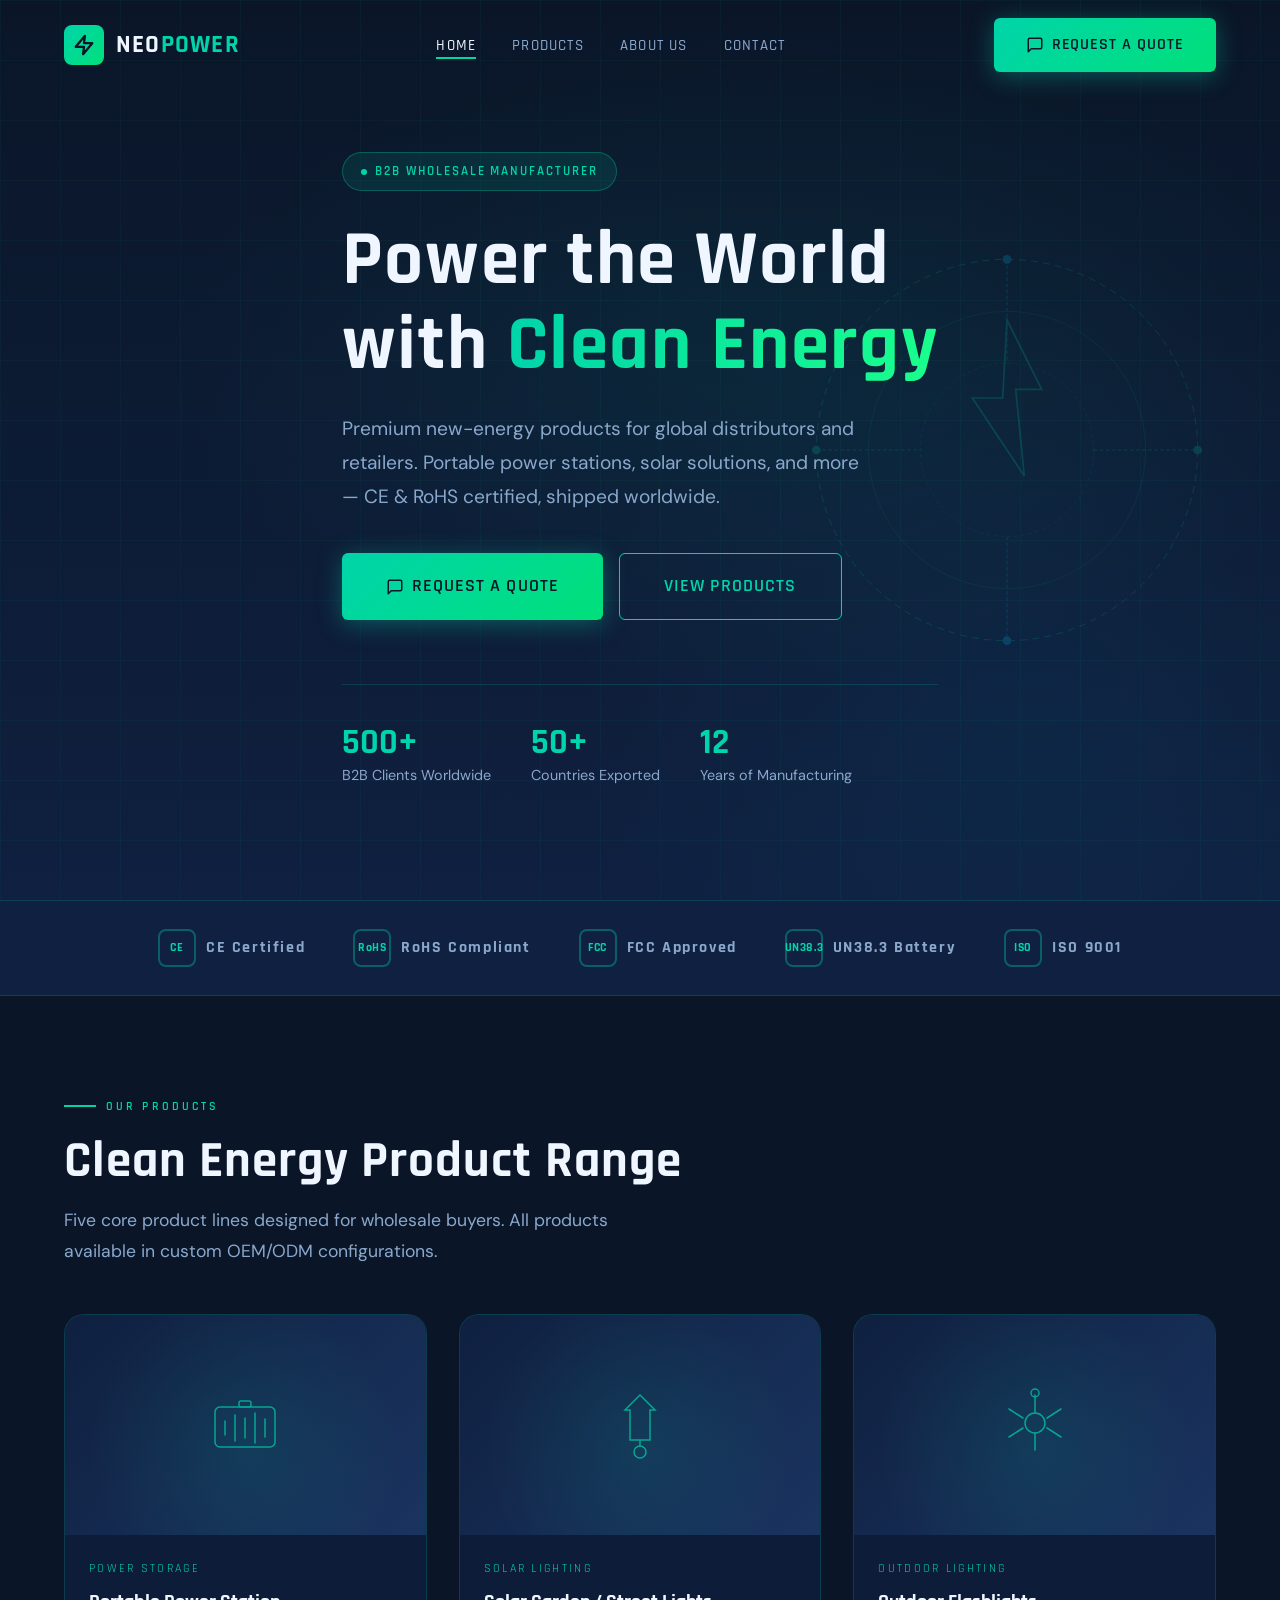
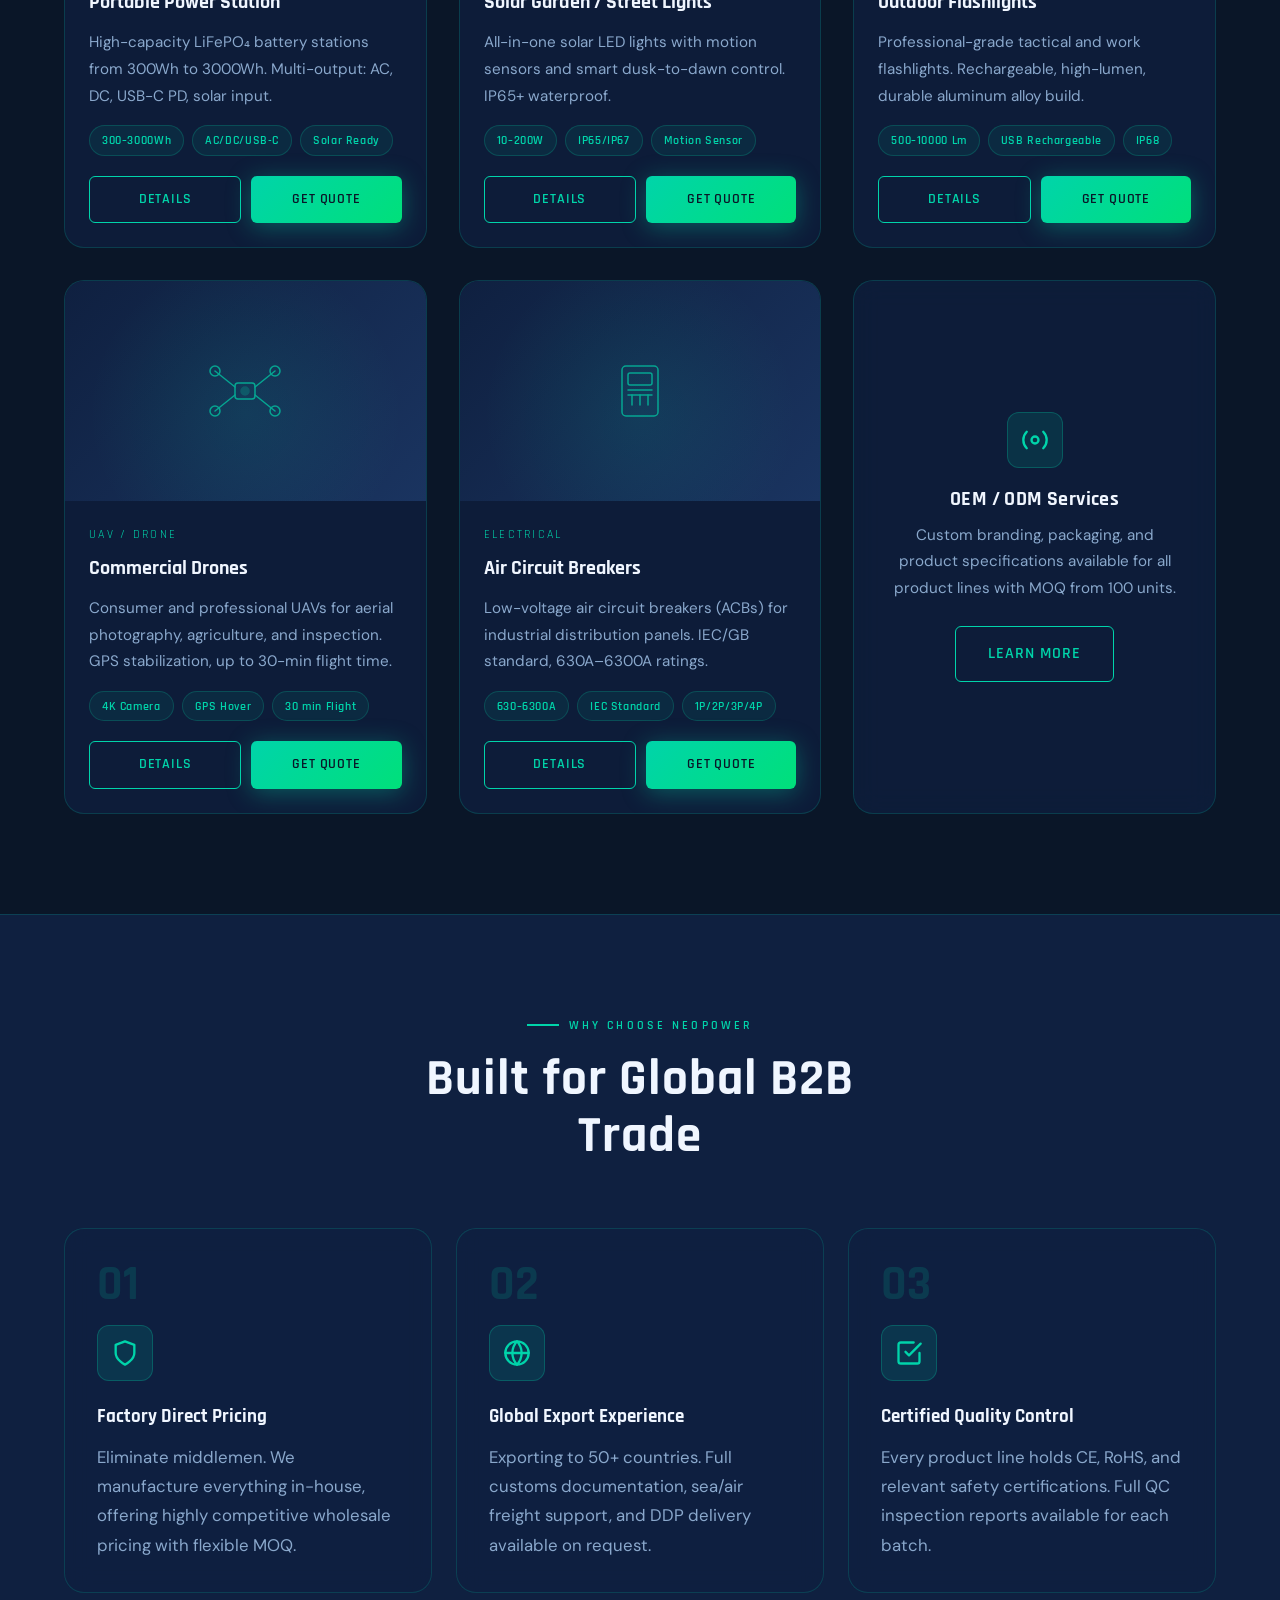
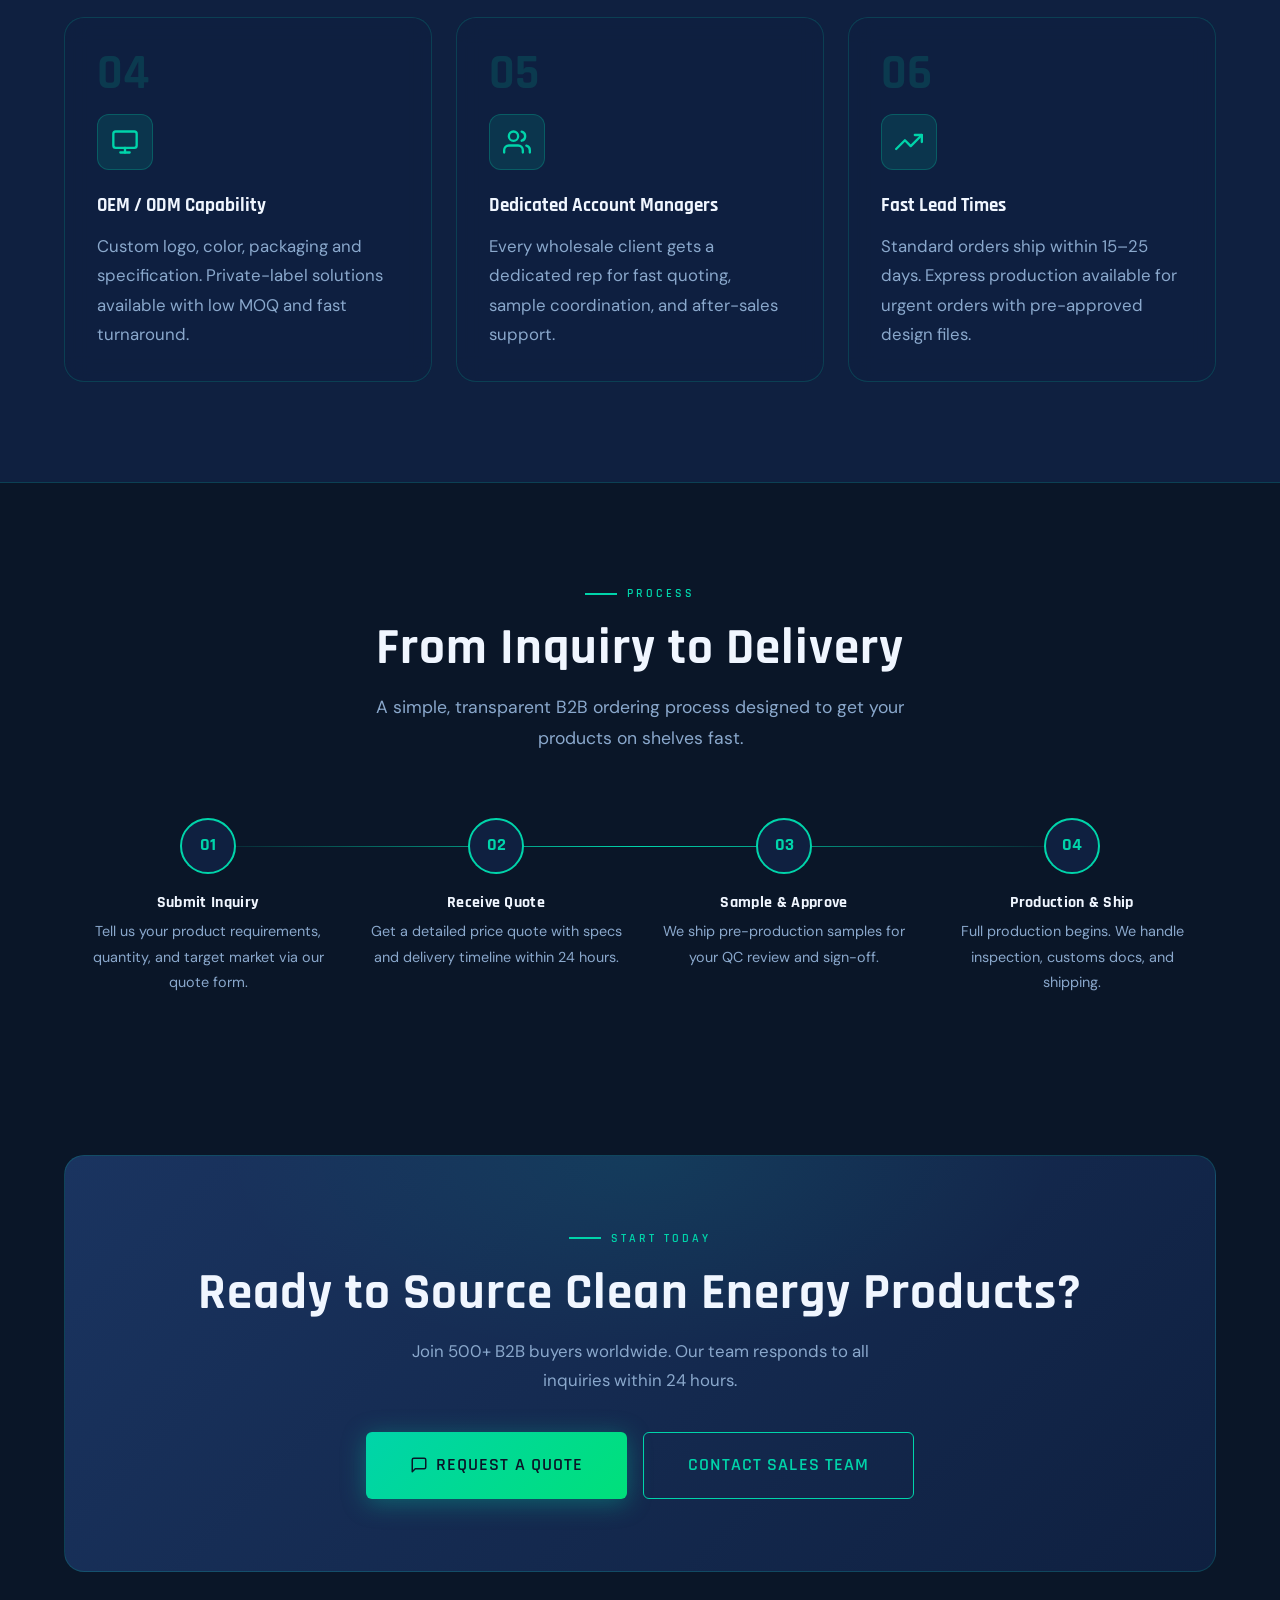
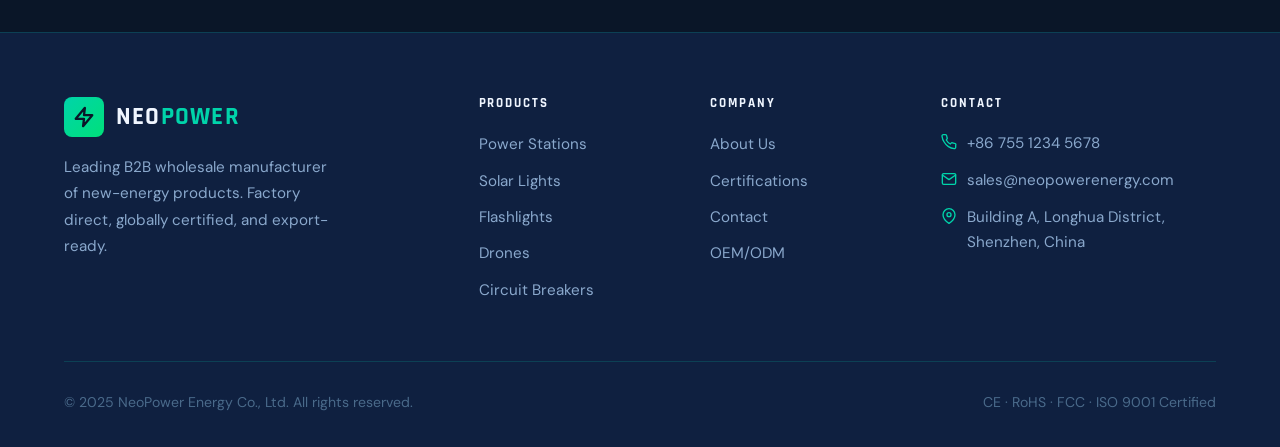
==== index.html @ 8610f2cb "Add files via upload" ====
<!DOCTYPE html>
<html lang="en">
<head>
  <meta charset="UTF-8" />
  <meta name="viewport" content="width=device-width, initial-scale=1.0" />
  <title>NeoPower Energy — B2B Clean Energy Solutions</title>
  <meta name="description" content="Leading B2B wholesale supplier of portable power stations, solar lights, outdoor flashlights, drones, and electrical circuit breakers. CE & RoHS certified." />
  <link rel="stylesheet" href="css/style.css" />
  <style>
    /* ---- Hero supplement ---- */
    .hero-visual-wrap {
      position: absolute;
      right: -60px; top: 50%;
      transform: translateY(-50%);
      width: 52%;
      pointer-events: none;
      z-index: 1;
    }
    .hero-device {
      width: 100%;
      display: flex;
      align-items: center;
      justify-content: center;
    }
    .hero-device svg { width: 100%; max-width: 520px; opacity: 0.18; }

    /* ---- Category Tabs ---- */
    .cat-tabs { display: flex; gap: 12px; flex-wrap: wrap; margin-bottom: 40px; }
    .cat-tab {
      padding: 9px 22px;
      border-radius: 40px;
      border: 1px solid var(--border);
      font-family: var(--font-head);
      font-size: 0.85rem;
      font-weight: 600;
      letter-spacing: 0.08em;
      text-transform: uppercase;
      color: var(--text-muted);
      cursor: pointer;
      background: transparent;
      transition: var(--transition);
    }
    .cat-tab.active, .cat-tab:hover {
      background: rgba(0,212,170,0.1);
      border-color: rgba(0,212,170,0.5);
      color: var(--teal);
    }

    /* ---- Process steps ---- */
    .process-steps { display: grid; grid-template-columns: repeat(4, 1fr); gap: 0; position: relative; }
    .process-steps::before {
      content: '';
      position: absolute;
      top: 28px; left: 10%; right: 10%;
      height: 1px;
      background: linear-gradient(90deg, transparent, var(--teal), transparent);
    }
    .process-step { text-align: center; padding: 0 16px; }
    .step-num {
      width: 56px; height: 56px;
      border-radius: 50%;
      background: var(--navy-mid);
      border: 2px solid var(--teal);
      display: flex; align-items: center; justify-content: center;
      font-family: var(--font-head);
      font-size: 1.1rem;
      font-weight: 700;
      color: var(--teal);
      margin: 0 auto 20px;
      position: relative;
      z-index: 1;
    }
    .process-step h4 { font-size: 1rem; color: var(--text-white); margin-bottom: 8px; }
    .process-step p { font-size: 0.9rem; }

    /* ---- CTA Section ---- */
    .cta-section {
      background: linear-gradient(135deg, var(--navy-light) 0%, var(--navy-mid) 100%);
      border: 1px solid var(--border);
      border-radius: var(--radius-lg);
      padding: 72px 56px;
      text-align: center;
      position: relative;
      overflow: hidden;
    }
    .cta-section::before {
      content: '';
      position: absolute;
      inset: 0;
      background: radial-gradient(ellipse 60% 80% at 50% 0%, rgba(0,212,170,0.09), transparent 60%);
    }
    .cta-section > * { position: relative; z-index: 1; }

    /* ---- Tabs style ---- */
    .tabs {}
    .tab-buttons { display: flex; gap: 0; margin-bottom: 32px; border-bottom: 1px solid var(--border); }
    .tab-btn {
      padding: 12px 28px;
      font-family: var(--font-head);
      font-size: 0.9rem;
      font-weight: 600;
      letter-spacing: 0.08em;
      text-transform: uppercase;
      color: var(--text-muted);
      background: none;
      border: none;
      border-bottom: 2px solid transparent;
      cursor: pointer;
      transition: var(--transition);
      margin-bottom: -1px;
    }
    .tab-btn.active, .tab-btn:hover { color: var(--teal); border-bottom-color: var(--teal); }
    .tab-panel { display: none; }
    .tab-panel.active { display: block; }

    @media (max-width: 768px) {
      .process-steps { grid-template-columns: 1fr 1fr; }
      .process-steps::before { display: none; }
      .cta-section { padding: 48px 24px; }
    }
    @media (max-width: 480px) {
      .process-steps { grid-template-columns: 1fr; }
    }
  </style>
</head>
<body>

<!-- ======================== NAVBAR ======================== -->
<nav class="navbar">
  <div class="nav-inner">
    <a href="index.html" class="nav-logo">
      <div class="logo-icon">
        <svg viewBox="0 0 24 24" fill="none" stroke="currentColor" stroke-width="2.5" stroke-linecap="round" stroke-linejoin="round">
          <polygon points="13 2 3 14 12 14 11 22 21 10 12 10 13 2"></polygon>
        </svg>
      </div>
      <span>NEO<em>POWER</em></span>
    </a>
    <ul class="nav-links">
      <li><a href="index.html" class="active">Home</a></li>
      <li><a href="products.html">Products</a></li>
      <li><a href="about.html">About Us</a></li>
      <li><a href="contact.html">Contact</a></li>
    </ul>
    <a href="#" class="btn btn-primary nav-cta" data-modal="quote">
      <svg viewBox="0 0 24 24" fill="none" stroke="currentColor" stroke-width="2" stroke-linecap="round" stroke-linejoin="round"><path d="M21 15a2 2 0 0 1-2 2H7l-4 4V5a2 2 0 0 1 2-2h14a2 2 0 0 1 2 2z"></path></svg>
      Request a Quote
    </a>
    <button class="hamburger" aria-label="Menu">
      <span></span><span></span><span></span>
    </button>
  </div>
</nav>

<!-- ======================== HERO ======================== -->
<section class="hero">
  <div class="hero-bg"></div>
  <div class="hero-grid"></div>
  <div class="hero-visual-wrap" aria-hidden="true">
    <div class="hero-device">
      <svg viewBox="0 0 600 500" xmlns="http://www.w3.org/2000/svg">
        <circle cx="300" cy="250" r="220" stroke="#00d4aa" stroke-width="1" fill="none" stroke-dasharray="8 6"/>
        <circle cx="300" cy="250" r="160" stroke="#00d4aa" stroke-width="0.5" fill="none"/>
        <circle cx="300" cy="250" r="100" stroke="#00c8ff" stroke-width="0.5" fill="none" stroke-dasharray="4 4"/>
        <polygon points="300,100 340,180 310,180 320,280 260,190 295,190" stroke="#00d4aa" stroke-width="2" fill="none"/>
        <line x1="80" y1="250" x2="200" y2="250" stroke="#00d4aa" stroke-width="1" stroke-dasharray="4 3"/>
        <line x1="400" y1="250" x2="520" y2="250" stroke="#00d4aa" stroke-width="1" stroke-dasharray="4 3"/>
        <line x1="300" y1="30" x2="300" y2="150" stroke="#00c8ff" stroke-width="1" stroke-dasharray="4 3"/>
        <line x1="300" y1="350" x2="300" y2="470" stroke="#00c8ff" stroke-width="1" stroke-dasharray="4 3"/>
        <circle cx="80" cy="250" r="5" fill="#00d4aa"/>
        <circle cx="520" cy="250" r="5" fill="#00d4aa"/>
        <circle cx="300" cy="30" r="5" fill="#00c8ff"/>
        <circle cx="300" cy="470" r="5" fill="#00c8ff"/>
      </svg>
    </div>
  </div>
  <div class="container">
    <div class="hero-content">
      <div class="hero-badge">
        <span class="dot"></span>
        B2B Wholesale Manufacturer
      </div>
      <h1>Power the World<br>with <span>Clean Energy</span></h1>
      <p>Premium new-energy products for global distributors and retailers. Portable power stations, solar solutions, and more — CE &amp; RoHS certified, shipped worldwide.</p>
      <div class="hero-cta">
        <a href="#" class="btn btn-primary btn-lg" data-modal="quote">
          <svg viewBox="0 0 24 24" fill="none" stroke="currentColor" stroke-width="2" stroke-linecap="round" stroke-linejoin="round"><path d="M21 15a2 2 0 0 1-2 2H7l-4 4V5a2 2 0 0 1 2-2h14a2 2 0 0 1 2 2z"></path></svg>
          Request a Quote
        </a>
        <a href="products.html" class="btn btn-outline btn-lg">
          View Products
        </a>
      </div>
      <div class="hero-stats">
        <div class="hero-stat">
          <div class="num"><span data-counter="500" data-suffix="+">0+</span></div>
          <div class="label">B2B Clients Worldwide</div>
        </div>
        <div class="hero-stat">
          <div class="num"><span data-counter="50" data-suffix="+">0+</span></div>
          <div class="label">Countries Exported</div>
        </div>
        <div class="hero-stat">
          <div class="num"><span data-counter="12" data-suffix="">0</span></div>
          <div class="label">Years of Manufacturing</div>
        </div>
      </div>
    </div>
  </div>
</section>

<!-- ======================== CERTIFICATIONS STRIP ======================== -->
<div class="cert-strip">
  <div class="container">
    <div class="cert-inner">
      <div class="cert-badge"><div class="cert-icon">CE</div> CE Certified</div>
      <div class="cert-badge"><div class="cert-icon">RoHS</div> RoHS Compliant</div>
      <div class="cert-badge"><div class="cert-icon">FCC</div> FCC Approved</div>
      <div class="cert-badge"><div class="cert-icon">UN38.3</div> UN38.3 Battery</div>
      <div class="cert-badge"><div class="cert-icon">ISO</div> ISO 9001</div>
    </div>
  </div>
</div>

<!-- ======================== PRODUCTS PREVIEW ======================== -->
<section class="section" id="products">
  <div class="container">
    <div class="section-label animate-in">Our Products</div>
    <h2 class="section-title animate-in">Clean Energy Product Range</h2>
    <p class="section-sub animate-in">Five core product lines designed for wholesale buyers. All products available in custom OEM/ODM configurations.</p>

    <div class="grid-3 animate-in" style="margin-top:48px; grid-template-columns: repeat(3,1fr);">

      <!-- Product 1 -->
      <div class="product-card animate-in">
        <div class="product-thumb">
          <svg viewBox="0 0 80 80" fill="none" stroke="currentColor" stroke-width="1.5" stroke-linecap="round">
            <rect x="10" y="22" width="60" height="40" rx="5"/>
            <rect x="34" y="16" width="12" height="6" rx="2"/>
            <line x1="20" y1="36" x2="20" y2="50"/>
            <line x1="30" y1="30" x2="30" y2="56"/>
            <line x1="40" y1="33" x2="40" y2="53"/>
            <line x1="50" y1="28" x2="50" y2="58"/>
            <line x1="60" y1="34" x2="60" y2="52"/>
          </svg>
        </div>
        <div class="product-info">
          <div class="product-category">Power Storage</div>
          <div class="product-name">Portable Power Station</div>
          <p class="product-desc">High-capacity LiFePO₄ battery stations from 300Wh to 3000Wh. Multi-output: AC, DC, USB-C PD, solar input.</p>
          <div class="product-tags">
            <span class="tag">300–3000Wh</span>
            <span class="tag">AC/DC/USB-C</span>
            <span class="tag">Solar Ready</span>
          </div>
          <div class="product-actions">
            <a href="products.html#power-station" class="btn btn-outline">Details</a>
            <a href="#" class="btn btn-primary" data-modal="quote" data-product="Portable Power Station">Get Quote</a>
          </div>
        </div>
      </div>

      <!-- Product 2 -->
      <div class="product-card animate-in">
        <div class="product-thumb">
          <svg viewBox="0 0 80 80" fill="none" stroke="currentColor" stroke-width="1.5" stroke-linecap="round">
            <polygon points="40,10 55,25 50,25 50,55 30,55 30,25 25,25"/>
            <circle cx="40" cy="67" r="6"/>
            <line x1="40" y1="55" x2="40" y2="61"/>
          </svg>
        </div>
        <div class="product-info">
          <div class="product-category">Solar Lighting</div>
          <div class="product-name">Solar Garden / Street Lights</div>
          <p class="product-desc">All-in-one solar LED lights with motion sensors and smart dusk-to-dawn control. IP65+ waterproof.</p>
          <div class="product-tags">
            <span class="tag">10–200W</span>
            <span class="tag">IP65/IP67</span>
            <span class="tag">Motion Sensor</span>
          </div>
          <div class="product-actions">
            <a href="products.html#solar-lights" class="btn btn-outline">Details</a>
            <a href="#" class="btn btn-primary" data-modal="quote" data-product="Solar Lights">Get Quote</a>
          </div>
        </div>
      </div>

      <!-- Product 3 -->
      <div class="product-card animate-in">
        <div class="product-thumb">
          <svg viewBox="0 0 80 80" fill="none" stroke="currentColor" stroke-width="1.5" stroke-linecap="round">
            <circle cx="40" cy="38" r="10"/>
            <line x1="40" y1="10" x2="40" y2="28"/>
            <circle cx="40" cy="8" r="4"/>
            <line x1="40" y1="48" x2="40" y2="65"/>
            <line x1="14" y1="24" x2="28" y2="33"/>
            <line x1="52" y1="43" x2="66" y2="52"/>
            <line x1="14" y1="52" x2="28" y2="43"/>
            <line x1="52" y1="33" x2="66" y2="24"/>
          </svg>
        </div>
        <div class="product-info">
          <div class="product-category">Outdoor Lighting</div>
          <div class="product-name">Outdoor Flashlights</div>
          <p class="product-desc">Professional-grade tactical and work flashlights. Rechargeable, high-lumen, durable aluminum alloy build.</p>
          <div class="product-tags">
            <span class="tag">500–10000 Lm</span>
            <span class="tag">USB Rechargeable</span>
            <span class="tag">IP68</span>
          </div>
          <div class="product-actions">
            <a href="products.html#flashlights" class="btn btn-outline">Details</a>
            <a href="#" class="btn btn-primary" data-modal="quote" data-product="Outdoor Flashlights">Get Quote</a>
          </div>
        </div>
      </div>

      <!-- Product 4 -->
      <div class="product-card animate-in">
        <div class="product-thumb">
          <svg viewBox="0 0 80 80" fill="none" stroke="currentColor" stroke-width="1.5" stroke-linecap="round">
            <rect x="30" y="32" width="20" height="16" rx="3"/>
            <line x1="10" y1="20" x2="30" y2="36"/>
            <line x1="70" y1="20" x2="50" y2="36"/>
            <line x1="10" y1="60" x2="30" y2="44"/>
            <line x1="70" y1="60" x2="50" y2="44"/>
            <circle cx="10" cy="20" r="5"/>
            <circle cx="70" cy="20" r="5"/>
            <circle cx="10" cy="60" r="5"/>
            <circle cx="70" cy="60" r="5"/>
            <circle cx="40" cy="40" r="4" fill="currentColor" opacity=".3"/>
          </svg>
        </div>
        <div class="product-info">
          <div class="product-category">UAV / Drone</div>
          <div class="product-name">Commercial Drones</div>
          <p class="product-desc">Consumer and professional UAVs for aerial photography, agriculture, and inspection. GPS stabilization, up to 30-min flight time.</p>
          <div class="product-tags">
            <span class="tag">4K Camera</span>
            <span class="tag">GPS Hover</span>
            <span class="tag">30 min Flight</span>
          </div>
          <div class="product-actions">
            <a href="products.html#drones" class="btn btn-outline">Details</a>
            <a href="#" class="btn btn-primary" data-modal="quote" data-product="Commercial Drones">Get Quote</a>
          </div>
        </div>
      </div>

      <!-- Product 5 -->
      <div class="product-card animate-in">
        <div class="product-thumb">
          <svg viewBox="0 0 80 80" fill="none" stroke="currentColor" stroke-width="1.5" stroke-linecap="round">
            <rect x="22" y="15" width="36" height="50" rx="4"/>
            <rect x="28" y="22" width="24" height="12" rx="2"/>
            <line x1="32" y1="44" x2="32" y2="54"/>
            <line x1="40" y1="44" x2="40" y2="54"/>
            <line x1="48" y1="44" x2="48" y2="54"/>
            <line x1="28" y1="39" x2="52" y2="39"/>
            <line x1="28" y1="44" x2="52" y2="44"/>
          </svg>
        </div>
        <div class="product-info">
          <div class="product-category">Electrical</div>
          <div class="product-name">Air Circuit Breakers</div>
          <p class="product-desc">Low-voltage air circuit breakers (ACBs) for industrial distribution panels. IEC/GB standard, 630A–6300A ratings.</p>
          <div class="product-tags">
            <span class="tag">630–6300A</span>
            <span class="tag">IEC Standard</span>
            <span class="tag">1P/2P/3P/4P</span>
          </div>
          <div class="product-actions">
            <a href="products.html#circuit-breakers" class="btn btn-outline">Details</a>
            <a href="#" class="btn btn-primary" data-modal="quote" data-product="Air Circuit Breakers">Get Quote</a>
          </div>
        </div>
      </div>

      <!-- OEM Card -->
      <div class="card animate-in" style="display:flex;flex-direction:column;justify-content:center;align-items:center;text-align:center;min-height:340px;">
        <div class="card-icon" style="margin:0 auto 20px;">
          <svg viewBox="0 0 24 24" fill="none" stroke="currentColor" stroke-width="2" stroke-linecap="round" stroke-linejoin="round"><circle cx="12" cy="12" r="3"/><path d="M19.07 4.93a10 10 0 0 1 0 14.14M4.93 4.93a10 10 0 0 0 0 14.14"/></svg>
        </div>
        <h4 style="color:var(--text-white);margin-bottom:12px;">OEM / ODM Services</h4>
        <p style="font-size:0.95rem;margin-bottom:24px;">Custom branding, packaging, and product specifications available for all product lines with MOQ from 100 units.</p>
        <a href="contact.html" class="btn btn-outline">Learn More</a>
      </div>

    </div>
  </div>
</section>

<!-- ======================== WHY US ======================== -->
<section class="section" style="background:var(--navy-mid); border-top:1px solid var(--border); border-bottom:1px solid var(--border);">
  <div class="container">
    <div style="text-align:center; max-width:560px; margin:0 auto 64px;">
      <div class="section-label animate-in" style="justify-content:center;">Why Choose NeoPower</div>
      <h2 class="section-title animate-in">Built for Global B2B Trade</h2>
    </div>
    <div class="features-wrap">
      <div class="card animate-in">
        <div class="feature-num">01</div>
        <div class="card-icon">
          <svg viewBox="0 0 24 24" fill="none" stroke="currentColor" stroke-width="2" stroke-linecap="round" stroke-linejoin="round"><path d="M12 22s8-4 8-10V5l-8-3-8 3v7c0 6 8 10 8 10z"/></svg>
        </div>
        <div class="feature-title">Factory Direct Pricing</div>
        <p>Eliminate middlemen. We manufacture everything in-house, offering highly competitive wholesale pricing with flexible MOQ.</p>
      </div>
      <div class="card animate-in">
        <div class="feature-num">02</div>
        <div class="card-icon">
          <svg viewBox="0 0 24 24" fill="none" stroke="currentColor" stroke-width="2" stroke-linecap="round" stroke-linejoin="round"><circle cx="12" cy="12" r="10"/><path d="M2 12h20M12 2a15.3 15.3 0 0 1 4 10 15.3 15.3 0 0 1-4 10 15.3 15.3 0 0 1-4-10 15.3 15.3 0 0 1 4-10z"/></svg>
        </div>
        <div class="feature-title">Global Export Experience</div>
        <p>Exporting to 50+ countries. Full customs documentation, sea/air freight support, and DDP delivery available on request.</p>
      </div>
      <div class="card animate-in">
        <div class="feature-num">03</div>
        <div class="card-icon">
          <svg viewBox="0 0 24 24" fill="none" stroke="currentColor" stroke-width="2" stroke-linecap="round" stroke-linejoin="round"><polyline points="9 11 12 14 22 4"/><path d="M21 12v7a2 2 0 0 1-2 2H5a2 2 0 0 1-2-2V5a2 2 0 0 1 2-2h11"/></svg>
        </div>
        <div class="feature-title">Certified Quality Control</div>
        <p>Every product line holds CE, RoHS, and relevant safety certifications. Full QC inspection reports available for each batch.</p>
      </div>
      <div class="card animate-in">
        <div class="feature-num">04</div>
        <div class="card-icon">
          <svg viewBox="0 0 24 24" fill="none" stroke="currentColor" stroke-width="2" stroke-linecap="round" stroke-linejoin="round"><rect x="2" y="3" width="20" height="14" rx="2" ry="2"/><line x1="8" y1="21" x2="16" y2="21"/><line x1="12" y1="17" x2="12" y2="21"/></svg>
        </div>
        <div class="feature-title">OEM / ODM Capability</div>
        <p>Custom logo, color, packaging and specification. Private-label solutions available with low MOQ and fast turnaround.</p>
      </div>
      <div class="card animate-in">
        <div class="feature-num">05</div>
        <div class="card-icon">
          <svg viewBox="0 0 24 24" fill="none" stroke="currentColor" stroke-width="2" stroke-linecap="round" stroke-linejoin="round"><path d="M17 21v-2a4 4 0 0 0-4-4H5a4 4 0 0 0-4 4v2"/><circle cx="9" cy="7" r="4"/><path d="M23 21v-2a4 4 0 0 0-3-3.87"/><path d="M16 3.13a4 4 0 0 1 0 7.75"/></svg>
        </div>
        <div class="feature-title">Dedicated Account Managers</div>
        <p>Every wholesale client gets a dedicated rep for fast quoting, sample coordination, and after-sales support.</p>
      </div>
      <div class="card animate-in">
        <div class="feature-num">06</div>
        <div class="card-icon">
          <svg viewBox="0 0 24 24" fill="none" stroke="currentColor" stroke-width="2" stroke-linecap="round" stroke-linejoin="round"><polyline points="23 6 13.5 15.5 8.5 10.5 1 18"/><polyline points="17 6 23 6 23 12"/></svg>
        </div>
        <div class="feature-title">Fast Lead Times</div>
        <p>Standard orders ship within 15–25 days. Express production available for urgent orders with pre-approved design files.</p>
      </div>
    </div>
  </div>
</section>

<!-- ======================== HOW IT WORKS ======================== -->
<section class="section">
  <div class="container">
    <div style="text-align:center; max-width:540px; margin:0 auto 64px;">
      <div class="section-label animate-in" style="justify-content:center;">Process</div>
      <h2 class="section-title animate-in">From Inquiry to Delivery</h2>
      <p class="section-sub animate-in" style="margin:0 auto;">A simple, transparent B2B ordering process designed to get your products on shelves fast.</p>
    </div>
    <div class="process-steps animate-in">
      <div class="process-step">
        <div class="step-num">01</div>
        <h4>Submit Inquiry</h4>
        <p>Tell us your product requirements, quantity, and target market via our quote form.</p>
      </div>
      <div class="process-step">
        <div class="step-num">02</div>
        <h4>Receive Quote</h4>
        <p>Get a detailed price quote with specs and delivery timeline within 24 hours.</p>
      </div>
      <div class="process-step">
        <div class="step-num">03</div>
        <h4>Sample & Approve</h4>
        <p>We ship pre-production samples for your QC review and sign-off.</p>
      </div>
      <div class="process-step">
        <div class="step-num">04</div>
        <h4>Production & Ship</h4>
        <p>Full production begins. We handle inspection, customs docs, and shipping.</p>
      </div>
    </div>
  </div>
</section>

<!-- ======================== CTA BANNER ======================== -->
<section class="section-sm">
  <div class="container">
    <div class="cta-section animate-in">
      <div class="section-label animate-in" style="justify-content:center;">Start Today</div>
      <h2 class="animate-in" style="margin-bottom:16px;">Ready to Source Clean Energy Products?</h2>
      <p class="animate-in" style="max-width:500px; margin:0 auto 36px;">Join 500+ B2B buyers worldwide. Our team responds to all inquiries within 24 hours.</p>
      <div style="display:flex; gap:16px; justify-content:center; flex-wrap:wrap;">
        <a href="#" class="btn btn-primary btn-lg animate-in" data-modal="quote">
          <svg viewBox="0 0 24 24" fill="none" stroke="currentColor" stroke-width="2" stroke-linecap="round" stroke-linejoin="round"><path d="M21 15a2 2 0 0 1-2 2H7l-4 4V5a2 2 0 0 1 2-2h14a2 2 0 0 1 2 2z"></path></svg>
          Request a Quote
        </a>
        <a href="contact.html" class="btn btn-outline btn-lg animate-in">Contact Sales Team</a>
      </div>
    </div>
  </div>
</section>

<!-- ======================== FOOTER ======================== -->
<footer class="footer">
  <div class="container">
    <div class="footer-grid">
      <div class="footer-brand">
        <a href="index.html" class="nav-logo" style="display:inline-flex;">
          <div class="logo-icon">
            <svg viewBox="0 0 24 24" fill="none" stroke="currentColor" stroke-width="2.5" stroke-linecap="round" stroke-linejoin="round"><polygon points="13 2 3 14 12 14 11 22 21 10 12 10 13 2"></polygon></svg>
          </div>
          <span>NEO<em>POWER</em></span>
        </a>
        <p>Leading B2B wholesale manufacturer of new-energy products. Factory direct, globally certified, and export-ready.</p>
      </div>
      <div class="footer-col">
        <h5>Products</h5>
        <ul>
          <li><a href="products.html#power-station">Power Stations</a></li>
          <li><a href="products.html#solar-lights">Solar Lights</a></li>
          <li><a href="products.html#flashlights">Flashlights</a></li>
          <li><a href="products.html#drones">Drones</a></li>
          <li><a href="products.html#circuit-breakers">Circuit Breakers</a></li>
        </ul>
      </div>
      <div class="footer-col">
        <h5>Company</h5>
        <ul>
          <li><a href="about.html">About Us</a></li>
          <li><a href="about.html#certifications">Certifications</a></li>
          <li><a href="contact.html">Contact</a></li>
          <li><a href="#">OEM/ODM</a></li>
        </ul>
      </div>
      <div class="footer-col">
        <h5>Contact</h5>
        <div class="footer-contact-item">
          <svg viewBox="0 0 24 24" fill="none" stroke="currentColor" stroke-width="2" stroke-linecap="round" stroke-linejoin="round"><path d="M22 16.92v3a2 2 0 0 1-2.18 2 19.79 19.79 0 0 1-8.63-3.07A19.5 19.5 0 0 1 4.69 12 19.79 19.79 0 0 1 1.57 3.45 2 2 0 0 1 3.54 1h3a2 2 0 0 1 2 1.72 12.84 12.84 0 0 0 .7 2.81 2 2 0 0 1-.45 2.11L7.91 9a16 16 0 0 0 6 6l1.27-1.27a2 2 0 0 1 2.11-.45 12.84 12.84 0 0 0 2.81.7A2 2 0 0 1 22 16.92z"/></svg>
          +86 755 1234 5678
        </div>
        <div class="footer-contact-item">
          <svg viewBox="0 0 24 24" fill="none" stroke="currentColor" stroke-width="2" stroke-linecap="round" stroke-linejoin="round"><path d="M4 4h16c1.1 0 2 .9 2 2v12c0 1.1-.9 2-2 2H4c-1.1 0-2-.9-2-2V6c0-1.1.9-2 2-2z"/><polyline points="22,6 12,13 2,6"/></svg>
          sales@neopowerenergy.com
        </div>
        <div class="footer-contact-item">
          <svg viewBox="0 0 24 24" fill="none" stroke="currentColor" stroke-width="2" stroke-linecap="round" stroke-linejoin="round"><path d="M21 10c0 7-9 13-9 13s-9-6-9-13a9 9 0 0 1 18 0z"/><circle cx="12" cy="10" r="3"/></svg>
          Building A, Longhua District, Shenzhen, China
        </div>
      </div>
    </div>
    <div class="footer-bottom">
      <p style="color:var(--text-dim);">© 2025 NeoPower Energy Co., Ltd. All rights reserved.</p>
      <p style="color:var(--text-dim);">CE · RoHS · FCC · ISO 9001 Certified</p>
    </div>
  </div>
</footer>

<!-- ======================== QUOTE MODAL ======================== -->
<div class="modal-overlay" id="quoteModal">
  <div class="modal">
    <button class="modal-close" aria-label="Close">✕</button>
    <div class="section-label" style="margin-bottom:12px;">B2B Inquiry</div>
    <h3>Request a Quote</h3>
    <p>Fill in your requirements and our sales team will respond within 24 hours.</p>
    <form data-ajax data-success="Quote request sent! We'll contact you within 24 hours.">
      <div class="form-row">
        <div class="form-group">
          <label for="modalName">Full Name *</label>
          <input type="text" id="modalName" placeholder="John Smith" required />
        </div>
        <div class="form-group">
          <label for="modalCompany">Company Name *</label>
          <input type="text" id="modalCompany" placeholder="Your Company Ltd." required />
        </div>
      </div>
      <div class="form-row">
        <div class="form-group">
          <label for="modalEmail">Email Address *</label>
          <input type="email" id="modalEmail" placeholder="john@company.com" required />
        </div>
        <div class="form-group">
          <label for="modalPhone">Phone / WhatsApp</label>
          <input type="tel" id="modalPhone" placeholder="+1 555 000 0000" />
        </div>
      </div>
      <div class="form-group">
        <label for="modalProduct">Product of Interest</label>
        <select id="modalProduct">
          <option value="">— Select Product —</option>
          <option>Portable Power Station</option>
          <option>Solar Lights</option>
          <option>Outdoor Flashlights</option>
          <option>Commercial Drones</option>
          <option>Air Circuit Breakers</option>
          <option>Multiple Products</option>
        </select>
      </div>
      <div class="form-row">
        <div class="form-group">
          <label for="modalQty">Estimated Quantity</label>
          <input type="text" id="modalQty" placeholder="e.g. 500 units" />
        </div>
        <div class="form-group">
          <label for="modalCountry">Destination Country</label>
          <input type="text" id="modalCountry" placeholder="e.g. United States" />
        </div>
      </div>
      <div class="form-group">
        <label for="modalMsg">Additional Requirements</label>
        <textarea id="modalMsg" placeholder="Describe your requirements, OEM/ODM needs, target specs, etc." rows="3"></textarea>
      </div>
      <button type="submit" class="btn btn-primary" style="width:100%; justify-content:center; padding:16px;">
        Submit Inquiry
      </button>
    </form>
  </div>
</div>

<script src="js/main.js"></script>
</body>
</html>
---- css/style.css ----
/* ============================================================
   NEOPOWER ENERGY — Global Stylesheet
   Design: Industrial Precision meets Clean Tech
   ============================================================ */

/* 使用国内可访问的字体镜像源（fonts.loli.net = Google Fonts 镜像） */
@import url('https://fonts.loli.net/css2?family=Rajdhani:wght@400;500;600;700&family=DM+Sans:ital,opsz,wght@0,9..40,300;0,9..40,400;0,9..40,500;0,9..40,600;1,9..40,300&display=swap');
/* 备用镜像（如上方失败可切换为此行，删掉上方import）：
@import url('https://fonts.font.im/css2?family=Rajdhani:wght@400;500;600;700&family=DM+Sans:ital,opsz,wght@0,9..40,300;0,9..40,400;0,9..40,500;0,9..40,600;1,9..40,300&display=swap');
*/

/* ---- CSS Variables ---- */
:root {
  --navy:       #0a1628;
  --navy-mid:   #0f2040;
  --navy-light: #1a3460;
  --teal:       #00d4aa;
  --teal-dim:   #00b48e;
  --green:      #1aff8c;
  --green-dim:  #00e07a;
  --accent:     #00c8ff;
  --text-white: #f0f6ff;
  --text-muted: #8aa8cc;
  --text-dim:   #4a6a8a;
  --border:     rgba(0, 212, 170, 0.18);
  --glass:      rgba(15, 32, 64, 0.7);
  --shadow-glow: 0 0 40px rgba(0, 212, 170, 0.12);
  --shadow-card: 0 8px 40px rgba(0,0,0,0.4);
  --radius:     12px;
  --radius-lg:  20px;
  --font-head:  'Rajdhani', 'Segoe UI', 'PingFang SC', 'Microsoft YaHei', Arial, sans-serif;
  --font-body:  'DM Sans', 'Segoe UI', 'PingFang SC', 'Microsoft YaHei', Arial, sans-serif;
  --transition: all 0.3s cubic-bezier(0.4, 0, 0.2, 1);
}

/* ---- Reset & Base ---- */
*, *::before, *::after { box-sizing: border-box; margin: 0; padding: 0; }
html { scroll-behavior: smooth; font-size: 16px; }
body {
  font-family: var(--font-body);
  background: var(--navy);
  color: var(--text-white);
  line-height: 1.65;
  overflow-x: hidden;
}
a { text-decoration: none; color: inherit; }
img { max-width: 100%; display: block; }
ul { list-style: none; }

/* ---- Scrollbar ---- */
::-webkit-scrollbar { width: 6px; }
::-webkit-scrollbar-track { background: var(--navy); }
::-webkit-scrollbar-thumb { background: var(--teal-dim); border-radius: 3px; }

/* ============================================================
   LAYOUT
   ============================================================ */
.container { max-width: 1200px; margin: 0 auto; padding: 0 24px; }
.section { padding: 100px 0; }
.section-sm { padding: 60px 0; }
.grid-2 { display: grid; grid-template-columns: 1fr 1fr; gap: 40px; }
.grid-3 { display: grid; grid-template-columns: repeat(3, 1fr); gap: 32px; }
.grid-4 { display: grid; grid-template-columns: repeat(4, 1fr); gap: 24px; }

/* ============================================================
   TYPOGRAPHY
   ============================================================ */
h1, h2, h3, h4, h5 { font-family: var(--font-head); font-weight: 700; line-height: 1.1; letter-spacing: 0.02em; }
h1 { font-size: clamp(2.8rem, 6vw, 5.5rem); }
h2 { font-size: clamp(2rem, 4vw, 3.2rem); }
h3 { font-size: clamp(1.4rem, 2.5vw, 2rem); }
h4 { font-size: 1.25rem; }
p { color: var(--text-muted); font-size: 1.05rem; line-height: 1.75; }

.section-label {
  font-family: var(--font-head);
  font-size: 0.78rem;
  font-weight: 600;
  letter-spacing: 0.25em;
  text-transform: uppercase;
  color: var(--teal);
  display: flex;
  align-items: center;
  gap: 10px;
  margin-bottom: 16px;
}
.section-label::before {
  content: '';
  display: block;
  width: 32px;
  height: 2px;
  background: var(--teal);
}
.section-title { color: var(--text-white); margin-bottom: 16px; }
.section-sub { color: var(--text-muted); max-width: 580px; font-size: 1.1rem; }

.text-teal   { color: var(--teal); }
.text-green  { color: var(--green); }
.text-accent { color: var(--accent); }
.text-center { text-align: center; }

/* ============================================================
   BUTTONS
   ============================================================ */
.btn {
  display: inline-flex;
  align-items: center;
  gap: 8px;
  padding: 14px 32px;
  border-radius: 6px;
  font-family: var(--font-head);
  font-size: 1rem;
  font-weight: 600;
  letter-spacing: 0.06em;
  text-transform: uppercase;
  cursor: pointer;
  border: none;
  transition: var(--transition);
  white-space: nowrap;
}
.btn-primary {
  background: linear-gradient(135deg, var(--teal) 0%, var(--green-dim) 100%);
  color: var(--navy);
  box-shadow: 0 4px 24px rgba(0,212,170,0.35);
}
.btn-primary:hover {
  transform: translateY(-2px);
  box-shadow: 0 8px 36px rgba(0,212,170,0.55);
}
.btn-outline {
  background: transparent;
  border: 1.5px solid var(--teal);
  color: var(--teal);
}
.btn-outline:hover {
  background: rgba(0,212,170,0.1);
  transform: translateY(-2px);
}
.btn-lg { padding: 18px 44px; font-size: 1.1rem; }
.btn svg { width: 18px; height: 18px; flex-shrink: 0; }

/* ============================================================
   NAVIGATION
   ============================================================ */
.navbar {
  position: fixed;
  top: 0; left: 0; right: 0;
  z-index: 1000;
  padding: 0;
  transition: var(--transition);
}
.navbar.scrolled {
  background: rgba(10, 22, 40, 0.96);
  backdrop-filter: blur(20px);
  border-bottom: 1px solid var(--border);
  box-shadow: 0 4px 30px rgba(0,0,0,0.4);
}
.nav-inner {
  display: flex;
  align-items: center;
  justify-content: space-between;
  padding: 18px 24px;
  max-width: 1200px;
  margin: 0 auto;
}
.nav-logo {
  display: flex;
  align-items: center;
  gap: 12px;
  font-family: var(--font-head);
  font-size: 1.55rem;
  font-weight: 700;
  letter-spacing: 0.05em;
  color: var(--text-white);
}
.nav-logo .logo-icon {
  width: 40px; height: 40px;
  background: linear-gradient(135deg, var(--teal), var(--green-dim));
  border-radius: 8px;
  display: flex; align-items: center; justify-content: center;
}
.nav-logo .logo-icon svg { width: 22px; height: 22px; color: var(--navy); }
.nav-logo span em { color: var(--teal); font-style: normal; }

.nav-links {
  display: flex;
  align-items: center;
  gap: 36px;
}
.nav-links a {
  font-family: var(--font-head);
  font-size: 0.95rem;
  font-weight: 500;
  letter-spacing: 0.08em;
  text-transform: uppercase;
  color: var(--text-muted);
  transition: var(--transition);
  position: relative;
}
.nav-links a::after {
  content: '';
  position: absolute;
  bottom: -4px; left: 0; right: 100%;
  height: 2px;
  background: var(--teal);
  transition: right 0.3s ease;
}
.nav-links a:hover, .nav-links a.active { color: var(--text-white); }
.nav-links a:hover::after, .nav-links a.active::after { right: 0; }
.nav-cta { margin-left: 12px; }

.hamburger {
  display: none;
  flex-direction: column;
  gap: 5px;
  cursor: pointer;
  padding: 8px;
  background: none;
  border: none;
}
.hamburger span {
  display: block;
  width: 26px; height: 2px;
  background: var(--text-white);
  border-radius: 2px;
  transition: var(--transition);
}
.hamburger.open span:nth-child(1) { transform: translateY(7px) rotate(45deg); }
.hamburger.open span:nth-child(2) { opacity: 0; }
.hamburger.open span:nth-child(3) { transform: translateY(-7px) rotate(-45deg); }

/* ============================================================
   HERO
   ============================================================ */
.hero {
  min-height: 100vh;
  display: flex;
  align-items: center;
  position: relative;
  overflow: hidden;
  padding: 120px 0 80px;
}
.hero-bg {
  position: absolute;
  inset: 0;
  background:
    radial-gradient(ellipse 80% 60% at 60% 40%, rgba(0,212,170,0.07) 0%, transparent 60%),
    radial-gradient(ellipse 60% 80% at 80% 80%, rgba(0,200,255,0.05) 0%, transparent 60%),
    linear-gradient(180deg, var(--navy) 0%, var(--navy-mid) 100%);
}
.hero-grid {
  position: absolute;
  inset: 0;
  background-image:
    linear-gradient(rgba(0,212,170,0.04) 1px, transparent 1px),
    linear-gradient(90deg, rgba(0,212,170,0.04) 1px, transparent 1px);
  background-size: 60px 60px;
}
.hero-content {
  position: relative;
  z-index: 2;
  max-width: 680px;
}
.hero-badge {
  display: inline-flex;
  align-items: center;
  gap: 8px;
  background: rgba(0,212,170,0.1);
  border: 1px solid rgba(0,212,170,0.3);
  padding: 8px 18px;
  border-radius: 40px;
  font-family: var(--font-head);
  font-size: 0.82rem;
  font-weight: 600;
  letter-spacing: 0.15em;
  text-transform: uppercase;
  color: var(--teal);
  margin-bottom: 28px;
  animation: fadeInUp 0.6s ease both;
}
.hero-badge .dot {
  width: 6px; height: 6px;
  border-radius: 50%;
  background: var(--teal);
  animation: pulse 2s infinite;
}
.hero h1 { animation: fadeInUp 0.6s 0.1s ease both; margin-bottom: 24px; }
.hero h1 span { 
  background: linear-gradient(90deg, var(--teal), var(--green));
  -webkit-background-clip: text;
  -webkit-text-fill-color: transparent;
  background-clip: text;
}
.hero p { font-size: 1.2rem; margin-bottom: 40px; max-width: 520px; animation: fadeInUp 0.6s 0.2s ease both; }
.hero-cta { display: flex; gap: 16px; flex-wrap: wrap; animation: fadeInUp 0.6s 0.3s ease both; }
.hero-stats {
  display: flex;
  gap: 40px;
  margin-top: 64px;
  padding-top: 40px;
  border-top: 1px solid var(--border);
  animation: fadeInUp 0.6s 0.4s ease both;
}
.hero-stat .num {
  font-family: var(--font-head);
  font-size: 2.2rem;
  font-weight: 700;
  color: var(--text-white);
  line-height: 1;
}
.hero-stat .num span { color: var(--teal); }
.hero-stat .label { color: var(--text-muted); font-size: 0.9rem; margin-top: 4px; }

.hero-visual {
  position: absolute;
  right: 0; top: 50%;
  transform: translateY(-50%);
  width: 50%;
  z-index: 1;
  pointer-events: none;
}
.hero-circuit {
  width: 100%;
  opacity: 0.15;
}

/* ============================================================
   CARDS & GLASSMORPHISM
   ============================================================ */
.card {
  background: var(--glass);
  border: 1px solid var(--border);
  border-radius: var(--radius-lg);
  padding: 32px;
  backdrop-filter: blur(12px);
  transition: var(--transition);
}
.card:hover {
  border-color: rgba(0,212,170,0.4);
  box-shadow: var(--shadow-glow), var(--shadow-card);
  transform: translateY(-4px);
}
.card-icon {
  width: 56px; height: 56px;
  border-radius: 12px;
  display: flex; align-items: center; justify-content: center;
  background: rgba(0,212,170,0.12);
  border: 1px solid rgba(0,212,170,0.25);
  margin-bottom: 20px;
}
.card-icon svg { width: 28px; height: 28px; color: var(--teal); }

/* ============================================================
   PRODUCT CARDS
   ============================================================ */
.product-card {
  background: var(--glass);
  border: 1px solid var(--border);
  border-radius: var(--radius-lg);
  overflow: hidden;
  transition: var(--transition);
  display: flex;
  flex-direction: column;
}
.product-card:hover {
  border-color: rgba(0,212,170,0.45);
  box-shadow: var(--shadow-glow), var(--shadow-card);
  transform: translateY(-6px);
}
.product-thumb {
  height: 220px;
  background: linear-gradient(135deg, var(--navy-mid) 0%, var(--navy-light) 100%);
  display: flex;
  align-items: center;
  justify-content: center;
  position: relative;
  overflow: hidden;
}
.product-thumb::before {
  content: '';
  position: absolute;
  inset: 0;
  background: radial-gradient(circle at 50% 60%, rgba(0,212,170,0.1), transparent 70%);
}
.product-thumb svg {
  width: 80px; height: 80px;
  color: var(--teal);
  opacity: 0.7;
  position: relative;
  z-index: 1;
}
.product-thumb .product-img-placeholder {
  width: 100%; height: 100%;
  object-fit: cover;
}
.product-info { padding: 24px; flex: 1; display: flex; flex-direction: column; }
.product-category {
  font-family: var(--font-head);
  font-size: 0.72rem;
  letter-spacing: 0.2em;
  text-transform: uppercase;
  color: var(--teal);
  margin-bottom: 8px;
}
.product-name {
  font-family: var(--font-head);
  font-size: 1.25rem;
  font-weight: 700;
  color: var(--text-white);
  margin-bottom: 10px;
}
.product-desc { font-size: 0.95rem; color: var(--text-muted); margin-bottom: 16px; flex: 1; }
.product-tags { display: flex; gap: 8px; flex-wrap: wrap; margin-bottom: 20px; }
.tag {
  background: rgba(0,212,170,0.08);
  border: 1px solid rgba(0,212,170,0.2);
  color: var(--teal);
  font-size: 0.78rem;
  font-family: var(--font-head);
  font-weight: 600;
  letter-spacing: 0.05em;
  padding: 4px 12px;
  border-radius: 40px;
}
.product-actions { display: flex; gap: 10px; margin-top: auto; }
.product-actions .btn { flex: 1; justify-content: center; padding: 11px 16px; font-size: 0.88rem; }

/* ============================================================
   WHY US / FEATURES
   ============================================================ */
.features-wrap { display: grid; grid-template-columns: repeat(3, 1fr); gap: 24px; }
.feature-item { padding: 32px; }
.feature-num {
  font-family: var(--font-head);
  font-size: 3rem;
  font-weight: 700;
  color: rgba(0,212,170,0.15);
  line-height: 1;
  margin-bottom: 16px;
}
.feature-title {
  font-family: var(--font-head);
  font-size: 1.2rem;
  font-weight: 700;
  color: var(--text-white);
  margin-bottom: 10px;
}

/* ============================================================
   CERTIFICATIONS BANNER
   ============================================================ */
.cert-strip {
  background: var(--navy-mid);
  border-top: 1px solid var(--border);
  border-bottom: 1px solid var(--border);
  padding: 28px 0;
}
.cert-inner {
  display: flex;
  align-items: center;
  justify-content: center;
  gap: 48px;
  flex-wrap: wrap;
}
.cert-badge {
  display: flex;
  align-items: center;
  gap: 10px;
  font-family: var(--font-head);
  font-size: 1rem;
  font-weight: 700;
  letter-spacing: 0.1em;
  color: var(--text-muted);
  transition: var(--transition);
}
.cert-badge:hover { color: var(--text-white); }
.cert-badge .cert-icon {
  width: 38px; height: 38px;
  border: 2px solid rgba(0,212,170,0.35);
  border-radius: 8px;
  display: flex; align-items: center; justify-content: center;
  font-family: var(--font-head);
  font-size: 0.75rem;
  font-weight: 700;
  color: var(--teal);
  letter-spacing: 0.05em;
}

/* ============================================================
   FORMS
   ============================================================ */
.form-group { margin-bottom: 20px; }
.form-row { display: grid; grid-template-columns: 1fr 1fr; gap: 20px; }
label {
  display: block;
  font-family: var(--font-head);
  font-size: 0.82rem;
  font-weight: 600;
  letter-spacing: 0.1em;
  text-transform: uppercase;
  color: var(--text-muted);
  margin-bottom: 8px;
}
input, select, textarea {
  width: 100%;
  background: rgba(255,255,255,0.04);
  border: 1px solid rgba(255,255,255,0.1);
  border-radius: 8px;
  padding: 13px 16px;
  color: var(--text-white);
  font-family: var(--font-body);
  font-size: 1rem;
  transition: var(--transition);
  outline: none;
  -webkit-appearance: none;
}
input:focus, select:focus, textarea:focus {
  border-color: var(--teal);
  background: rgba(0,212,170,0.05);
  box-shadow: 0 0 0 3px rgba(0,212,170,0.1);
}
input::placeholder, textarea::placeholder { color: var(--text-dim); }
select { cursor: pointer; }
select option { background: var(--navy-mid); }
textarea { resize: vertical; min-height: 120px; }

/* ============================================================
   SPECS TABLE
   ============================================================ */
.specs-table {
  width: 100%;
  border-collapse: collapse;
  font-size: 0.95rem;
}
.specs-table tr { border-bottom: 1px solid var(--border); }
.specs-table tr:last-child { border-bottom: none; }
.specs-table td {
  padding: 14px 16px;
  color: var(--text-muted);
}
.specs-table td:first-child {
  font-family: var(--font-head);
  font-weight: 600;
  font-size: 0.88rem;
  letter-spacing: 0.05em;
  text-transform: uppercase;
  color: var(--text-dim);
  width: 42%;
}
.specs-table td:last-child { color: var(--text-white); }
.specs-table tr:hover td { background: rgba(0,212,170,0.03); }

/* ============================================================
   FOOTER
   ============================================================ */
.footer {
  background: var(--navy-mid);
  border-top: 1px solid var(--border);
  padding: 64px 0 32px;
}
.footer-grid {
  display: grid;
  grid-template-columns: 2fr 1fr 1fr 1.5fr;
  gap: 48px;
  margin-bottom: 48px;
}
.footer-brand p { margin-top: 16px; font-size: 0.95rem; max-width: 280px; }
.footer-col h5 {
  font-family: var(--font-head);
  font-size: 0.82rem;
  font-weight: 700;
  letter-spacing: 0.15em;
  text-transform: uppercase;
  color: var(--text-white);
  margin-bottom: 20px;
}
.footer-col ul li { margin-bottom: 10px; }
.footer-col ul li a {
  color: var(--text-muted);
  font-size: 0.95rem;
  transition: var(--transition);
}
.footer-col ul li a:hover { color: var(--teal); padding-left: 4px; }
.footer-contact-item {
  display: flex;
  gap: 10px;
  margin-bottom: 12px;
  color: var(--text-muted);
  font-size: 0.95rem;
}
.footer-contact-item svg { width: 16px; height: 16px; color: var(--teal); flex-shrink: 0; margin-top: 3px; }
.footer-bottom {
  border-top: 1px solid var(--border);
  padding-top: 28px;
  display: flex;
  align-items: center;
  justify-content: space-between;
  flex-wrap: wrap;
  gap: 16px;
}
.footer-bottom p { font-size: 0.88rem; margin: 0; }

/* ============================================================
   PAGE HERO (inner pages)
   ============================================================ */
.page-hero {
  padding: 160px 0 80px;
  position: relative;
  overflow: hidden;
}
.page-hero-bg {
  position: absolute;
  inset: 0;
  background:
    radial-gradient(ellipse 70% 50% at 30% 50%, rgba(0,212,170,0.06) 0%, transparent 60%),
    linear-gradient(180deg, var(--navy) 0%, var(--navy-mid) 100%);
}
.page-hero-bg::after {
  content: '';
  position: absolute;
  inset: 0;
  background-image:
    linear-gradient(rgba(0,212,170,0.04) 1px, transparent 1px),
    linear-gradient(90deg, rgba(0,212,170,0.04) 1px, transparent 1px);
  background-size: 60px 60px;
}
.page-hero-content { position: relative; z-index: 2; }

/* ============================================================
   QUOTE MODAL
   ============================================================ */
.modal-overlay {
  position: fixed;
  inset: 0;
  background: rgba(5, 12, 26, 0.88);
  backdrop-filter: blur(8px);
  z-index: 2000;
  display: flex;
  align-items: center;
  justify-content: center;
  padding: 24px;
  opacity: 0;
  visibility: hidden;
  transition: var(--transition);
}
.modal-overlay.active {
  opacity: 1;
  visibility: visible;
}
.modal {
  background: var(--navy-mid);
  border: 1px solid var(--border);
  border-radius: var(--radius-lg);
  padding: 40px;
  max-width: 600px;
  width: 100%;
  max-height: 90vh;
  overflow-y: auto;
  transform: scale(0.95) translateY(20px);
  transition: var(--transition);
  position: relative;
}
.modal-overlay.active .modal {
  transform: scale(1) translateY(0);
}
.modal-close {
  position: absolute;
  top: 20px; right: 20px;
  background: rgba(255,255,255,0.08);
  border: none;
  color: var(--text-white);
  width: 36px; height: 36px;
  border-radius: 50%;
  cursor: pointer;
  display: flex; align-items: center; justify-content: center;
  transition: var(--transition);
  font-size: 1.2rem;
}
.modal-close:hover { background: rgba(255,255,255,0.15); }
.modal h3 { margin-bottom: 8px; }
.modal > p { margin-bottom: 28px; }

/* ============================================================
   ABOUT PAGE
   ============================================================ */
.photo-grid {
  display: grid;
  grid-template-columns: repeat(3, 1fr);
  gap: 16px;
}
.photo-slot {
  aspect-ratio: 4/3;
  background: var(--navy-light);
  border: 1px solid var(--border);
  border-radius: var(--radius);
  display: flex;
  flex-direction: column;
  align-items: center;
  justify-content: center;
  gap: 10px;
  color: var(--text-dim);
  font-family: var(--font-head);
  font-size: 0.85rem;
  font-weight: 600;
  letter-spacing: 0.05em;
  text-align: center;
  padding: 16px;
  overflow: hidden;
  position: relative;
}
.photo-slot svg { width: 36px; height: 36px; color: var(--text-dim); }
.photo-slot img { position: absolute; inset: 0; width: 100%; height: 100%; object-fit: cover; }

.cert-card {
  background: var(--glass);
  border: 1px solid var(--border);
  border-radius: var(--radius);
  padding: 28px;
  display: flex;
  gap: 20px;
  align-items: flex-start;
  transition: var(--transition);
}
.cert-card:hover {
  border-color: rgba(0,212,170,0.4);
  transform: translateY(-3px);
}
.cert-card-badge {
  width: 60px; height: 60px;
  border: 2px solid var(--teal);
  border-radius: 10px;
  display: flex; align-items: center; justify-content: center;
  font-family: var(--font-head);
  font-size: 0.8rem;
  font-weight: 700;
  color: var(--teal);
  letter-spacing: 0.05em;
  text-align: center;
  flex-shrink: 0;
}
.cert-card-info h4 { color: var(--text-white); margin-bottom: 6px; }
.cert-card-info p { font-size: 0.9rem; margin: 0; }

/* ============================================================
   CONTACT PAGE
   ============================================================ */
.contact-info-item {
  display: flex;
  gap: 16px;
  align-items: flex-start;
  margin-bottom: 28px;
}
.contact-icon {
  width: 48px; height: 48px;
  border-radius: 10px;
  background: rgba(0,212,170,0.1);
  border: 1px solid rgba(0,212,170,0.25);
  display: flex; align-items: center; justify-content: center;
  flex-shrink: 0;
}
.contact-icon svg { width: 22px; height: 22px; color: var(--teal); }
.contact-info-item h4 { color: var(--text-white); font-size: 1rem; margin-bottom: 4px; }
.contact-info-item p { font-size: 0.95rem; margin: 0; }

/* ============================================================
   NOTICE / TOAST
   ============================================================ */
.toast {
  position: fixed;
  bottom: 32px; right: 32px;
  background: linear-gradient(135deg, var(--teal), var(--green-dim));
  color: var(--navy);
  padding: 16px 24px;
  border-radius: 10px;
  font-family: var(--font-head);
  font-weight: 600;
  font-size: 0.95rem;
  z-index: 3000;
  transform: translateY(100px);
  opacity: 0;
  transition: var(--transition);
  display: flex;
  align-items: center;
  gap: 10px;
  box-shadow: 0 8px 30px rgba(0,212,170,0.4);
}
.toast.show { transform: translateY(0); opacity: 1; }
.toast svg { width: 20px; height: 20px; }

/* ============================================================
   ANIMATIONS
   ============================================================ */
@keyframes fadeInUp {
  from { opacity: 0; transform: translateY(28px); }
  to   { opacity: 1; transform: translateY(0); }
}
@keyframes pulse {
  0%, 100% { opacity: 1; transform: scale(1); }
  50%       { opacity: 0.5; transform: scale(1.4); }
}
@keyframes float {
  0%, 100% { transform: translateY(0); }
  50%       { transform: translateY(-10px); }
}
.animate-in {
  opacity: 0;
  transform: translateY(24px);
  transition: opacity 0.6s ease, transform 0.6s ease;
}
.animate-in.visible {
  opacity: 1;
  transform: translateY(0);
}

/* ============================================================
   DIVIDER
   ============================================================ */
.divider { height: 1px; background: var(--border); margin: 0; }

/* ============================================================
   RESPONSIVE
   ============================================================ */
@media (max-width: 1024px) {
  .grid-4 { grid-template-columns: repeat(2, 1fr); }
  .footer-grid { grid-template-columns: 1fr 1fr; }
  .features-wrap { grid-template-columns: 1fr 1fr; }
}
@media (max-width: 768px) {
  .section { padding: 70px 0; }
  .grid-2 { grid-template-columns: 1fr; }
  .grid-3 { grid-template-columns: 1fr 1fr; }
  .grid-4 { grid-template-columns: 1fr 1fr; }
  .form-row { grid-template-columns: 1fr; }
  .features-wrap { grid-template-columns: 1fr; }
  .hero-stats { gap: 24px; flex-wrap: wrap; }
  .nav-links { display: none; }
  .nav-links.open {
    display: flex;
    flex-direction: column;
    position: fixed;
    top: 0; left: 0; right: 0; bottom: 0;
    background: rgba(10, 22, 40, 0.98);
    backdrop-filter: blur(20px);
    align-items: center;
    justify-content: center;
    gap: 32px;
    z-index: 999;
  }
  .nav-links.open a { font-size: 1.4rem; }
  .nav-cta { display: none; }
  .hamburger { display: flex; z-index: 1001; }
  .footer-grid { grid-template-columns: 1fr; gap: 32px; }
  .photo-grid { grid-template-columns: 1fr 1fr; }
  .hero-visual { display: none; }
  .cert-inner { gap: 24px; }
  .modal { padding: 28px 20px; }
}
@media (max-width: 480px) {
  .grid-3 { grid-template-columns: 1fr; }
  .grid-4 { grid-template-columns: 1fr; }
  h1 { font-size: 2.4rem; }
  .hero-cta { flex-direction: column; }
  .hero-cta .btn { justify-content: center; }
  .photo-grid { grid-template-columns: 1fr; }
  .footer-bottom { flex-direction: column; text-align: center; }
}
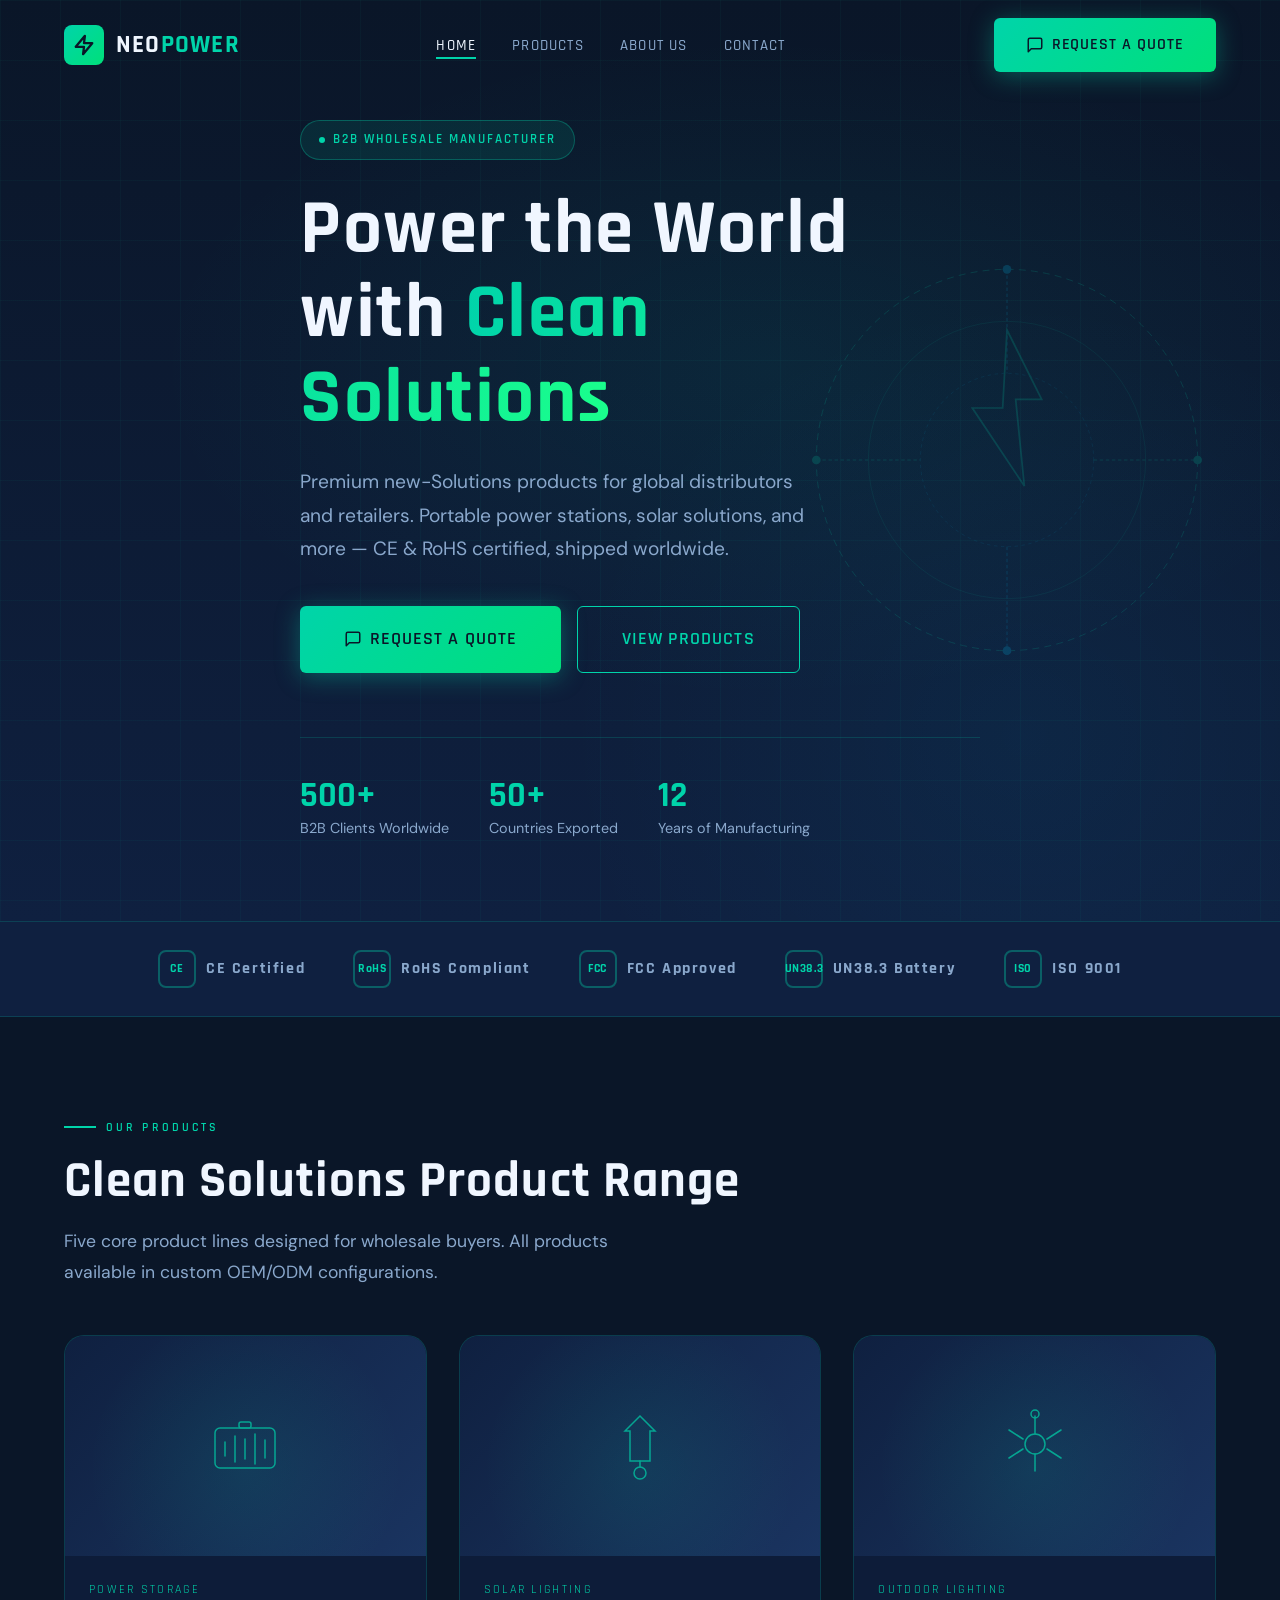
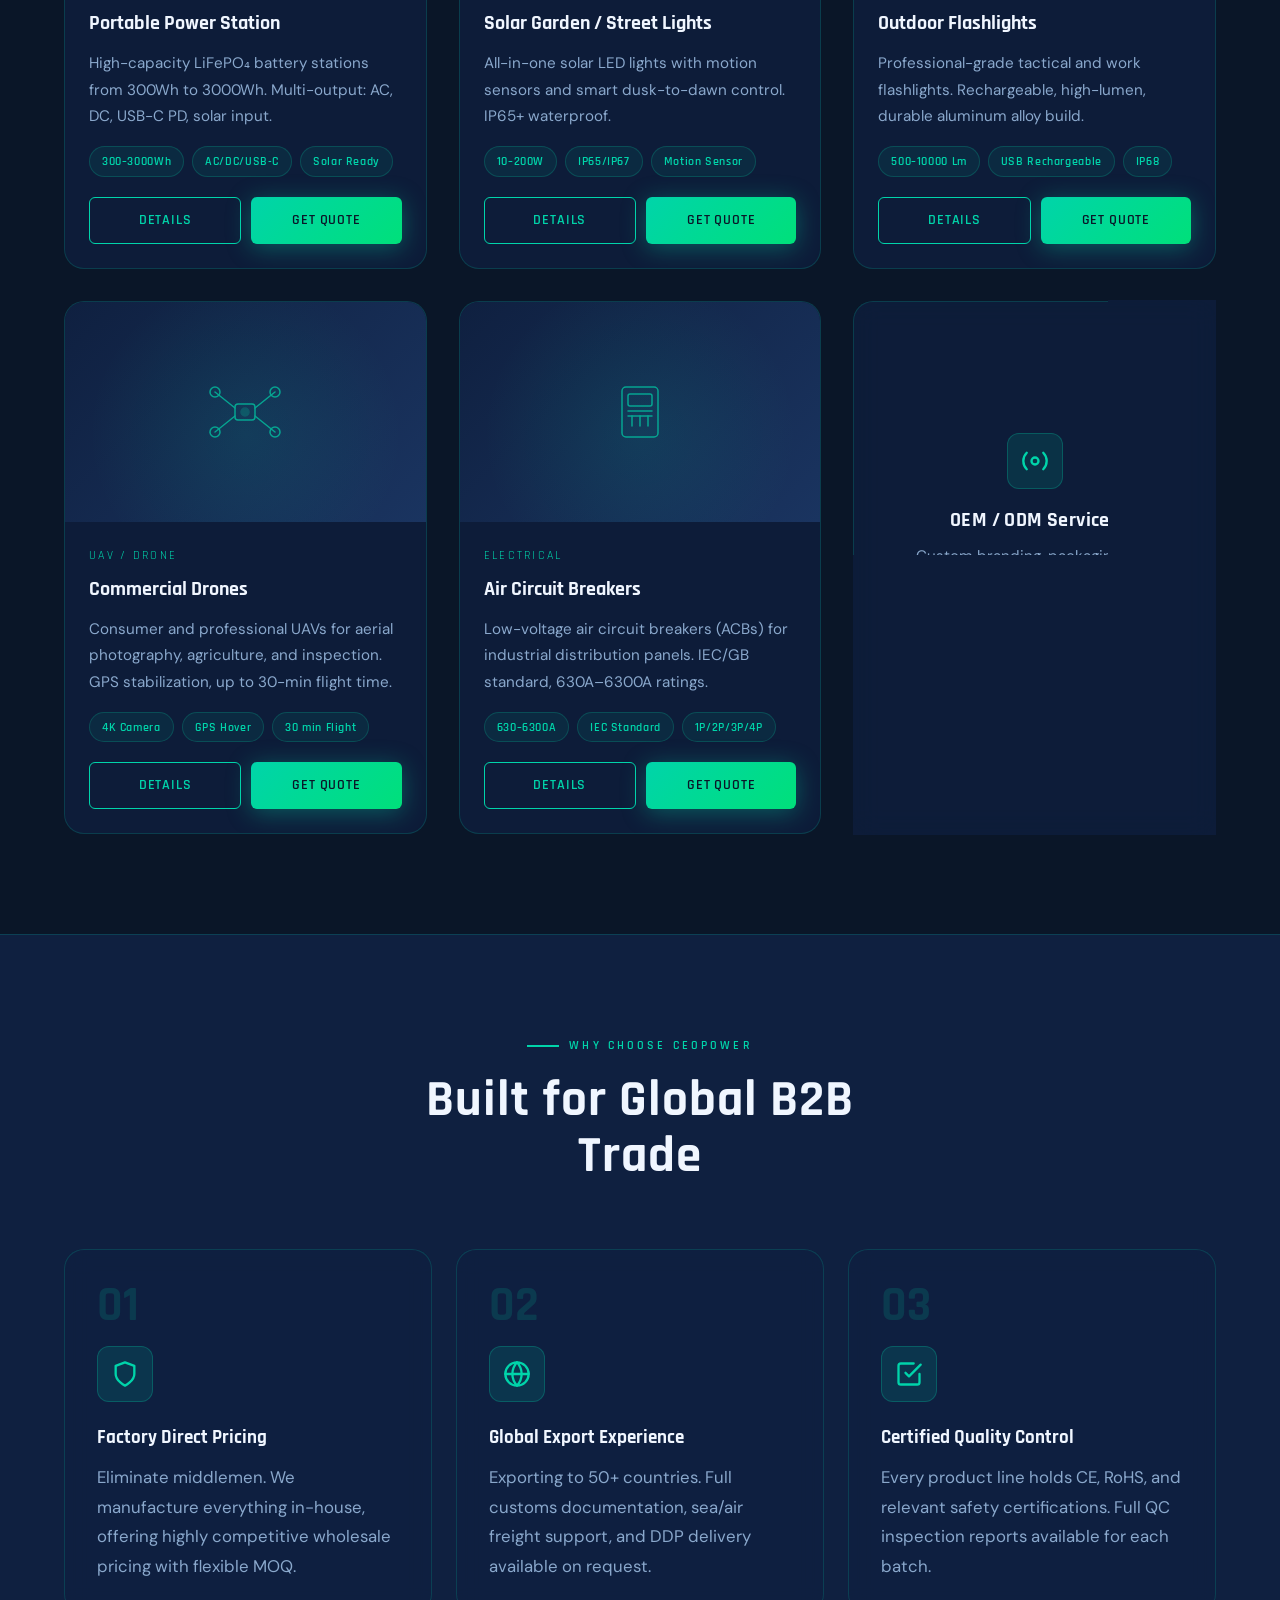
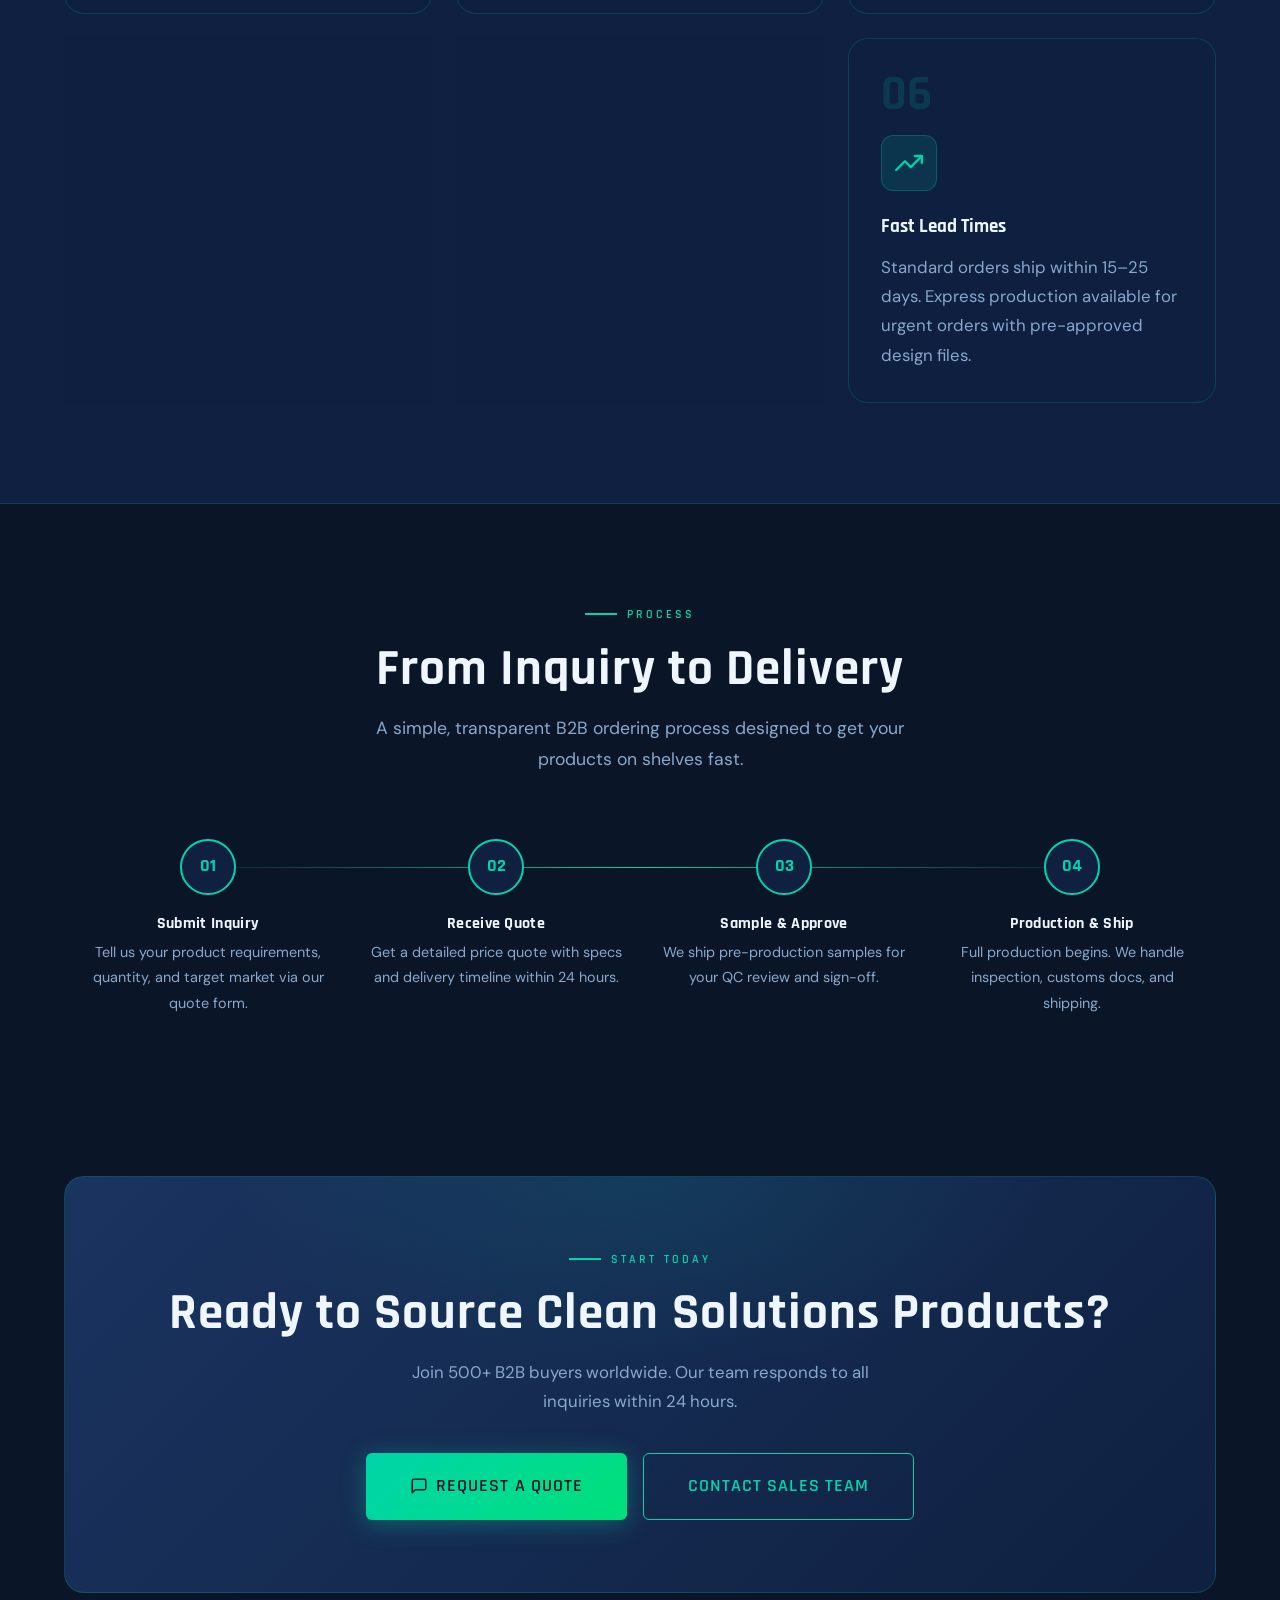
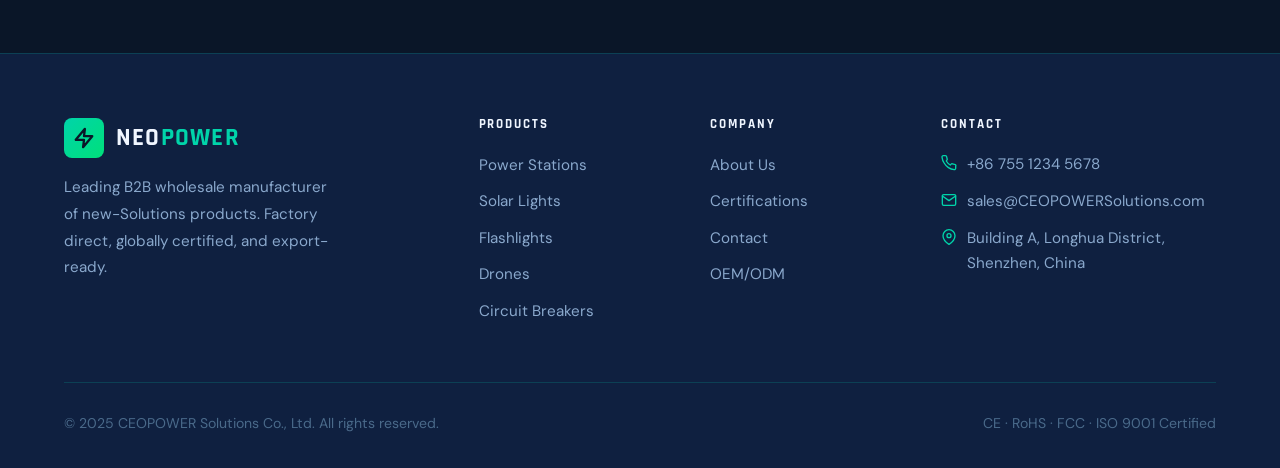
==== commit 02e41dc2: "Update branding from NeoPower to CEOPOWER" ====
--- a/index.html
+++ b/index.html
@@ -3,7 +3,7 @@
 <head>
   <meta charset="UTF-8" />
   <meta name="viewport" content="width=device-width, initial-scale=1.0" />
-  <title>NeoPower Energy — B2B Clean Energy Solutions</title>
+  <title>CEOPOWER Solutions — B2B Clean Solutions Solutions</title>
   <meta name="description" content="Leading B2B wholesale supplier of portable power stations, solar lights, outdoor flashlights, drones, and electrical circuit breakers. CE & RoHS certified." />
   <link rel="stylesheet" href="css/style.css" />
   <style>
@@ -180,8 +180,8 @@
         <span class="dot"></span>
         B2B Wholesale Manufacturer
       </div>
-      <h1>Power the World<br>with <span>Clean Energy</span></h1>
-      <p>Premium new-energy products for global distributors and retailers. Portable power stations, solar solutions, and more — CE &amp; RoHS certified, shipped worldwide.</p>
+      <h1>Power the World<br>with <span>Clean Solutions</span></h1>
+      <p>Premium new-Solutions products for global distributors and retailers. Portable power stations, solar solutions, and more — CE &amp; RoHS certified, shipped worldwide.</p>
       <div class="hero-cta">
         <a href="#" class="btn btn-primary btn-lg" data-modal="quote">
           <svg viewBox="0 0 24 24" fill="none" stroke="currentColor" stroke-width="2" stroke-linecap="round" stroke-linejoin="round"><path d="M21 15a2 2 0 0 1-2 2H7l-4 4V5a2 2 0 0 1 2-2h14a2 2 0 0 1 2 2z"></path></svg>
@@ -226,7 +226,7 @@
 <section class="section" id="products">
   <div class="container">
     <div class="section-label animate-in">Our Products</div>
-    <h2 class="section-title animate-in">Clean Energy Product Range</h2>
+    <h2 class="section-title animate-in">Clean Solutions Product Range</h2>
     <p class="section-sub animate-in">Five core product lines designed for wholesale buyers. All products available in custom OEM/ODM configurations.</p>
 
     <div class="grid-3 animate-in" style="margin-top:48px; grid-template-columns: repeat(3,1fr);">
@@ -394,7 +394,7 @@
 <section class="section" style="background:var(--navy-mid); border-top:1px solid var(--border); border-bottom:1px solid var(--border);">
   <div class="container">
     <div style="text-align:center; max-width:560px; margin:0 auto 64px;">
-      <div class="section-label animate-in" style="justify-content:center;">Why Choose NeoPower</div>
+      <div class="section-label animate-in" style="justify-content:center;">Why Choose CEOPOWER</div>
       <h2 class="section-title animate-in">Built for Global B2B Trade</h2>
     </div>
     <div class="features-wrap">
@@ -488,7 +488,7 @@
   <div class="container">
     <div class="cta-section animate-in">
       <div class="section-label animate-in" style="justify-content:center;">Start Today</div>
-      <h2 class="animate-in" style="margin-bottom:16px;">Ready to Source Clean Energy Products?</h2>
+      <h2 class="animate-in" style="margin-bottom:16px;">Ready to Source Clean Solutions Products?</h2>
       <p class="animate-in" style="max-width:500px; margin:0 auto 36px;">Join 500+ B2B buyers worldwide. Our team responds to all inquiries within 24 hours.</p>
       <div style="display:flex; gap:16px; justify-content:center; flex-wrap:wrap;">
         <a href="#" class="btn btn-primary btn-lg animate-in" data-modal="quote">
@@ -512,7 +512,7 @@
           </div>
           <span>NEO<em>POWER</em></span>
         </a>
-        <p>Leading B2B wholesale manufacturer of new-energy products. Factory direct, globally certified, and export-ready.</p>
+        <p>Leading B2B wholesale manufacturer of new-Solutions products. Factory direct, globally certified, and export-ready.</p>
       </div>
       <div class="footer-col">
         <h5>Products</h5>
@@ -541,7 +541,7 @@
         </div>
         <div class="footer-contact-item">
           <svg viewBox="0 0 24 24" fill="none" stroke="currentColor" stroke-width="2" stroke-linecap="round" stroke-linejoin="round"><path d="M4 4h16c1.1 0 2 .9 2 2v12c0 1.1-.9 2-2 2H4c-1.1 0-2-.9-2-2V6c0-1.1.9-2 2-2z"/><polyline points="22,6 12,13 2,6"/></svg>
-          sales@neopowerenergy.com
+          sales@CEOPOWERSolutions.com
         </div>
         <div class="footer-contact-item">
           <svg viewBox="0 0 24 24" fill="none" stroke="currentColor" stroke-width="2" stroke-linecap="round" stroke-linejoin="round"><path d="M21 10c0 7-9 13-9 13s-9-6-9-13a9 9 0 0 1 18 0z"/><circle cx="12" cy="10" r="3"/></svg>
@@ -550,7 +550,7 @@
       </div>
     </div>
     <div class="footer-bottom">
-      <p style="color:var(--text-dim);">© 2025 NeoPower Energy Co., Ltd. All rights reserved.</p>
+      <p style="color:var(--text-dim);">© 2025 CEOPOWER Solutions Co., Ltd. All rights reserved.</p>
       <p style="color:var(--text-dim);">CE · RoHS · FCC · ISO 9001 Certified</p>
     </div>
   </div>
